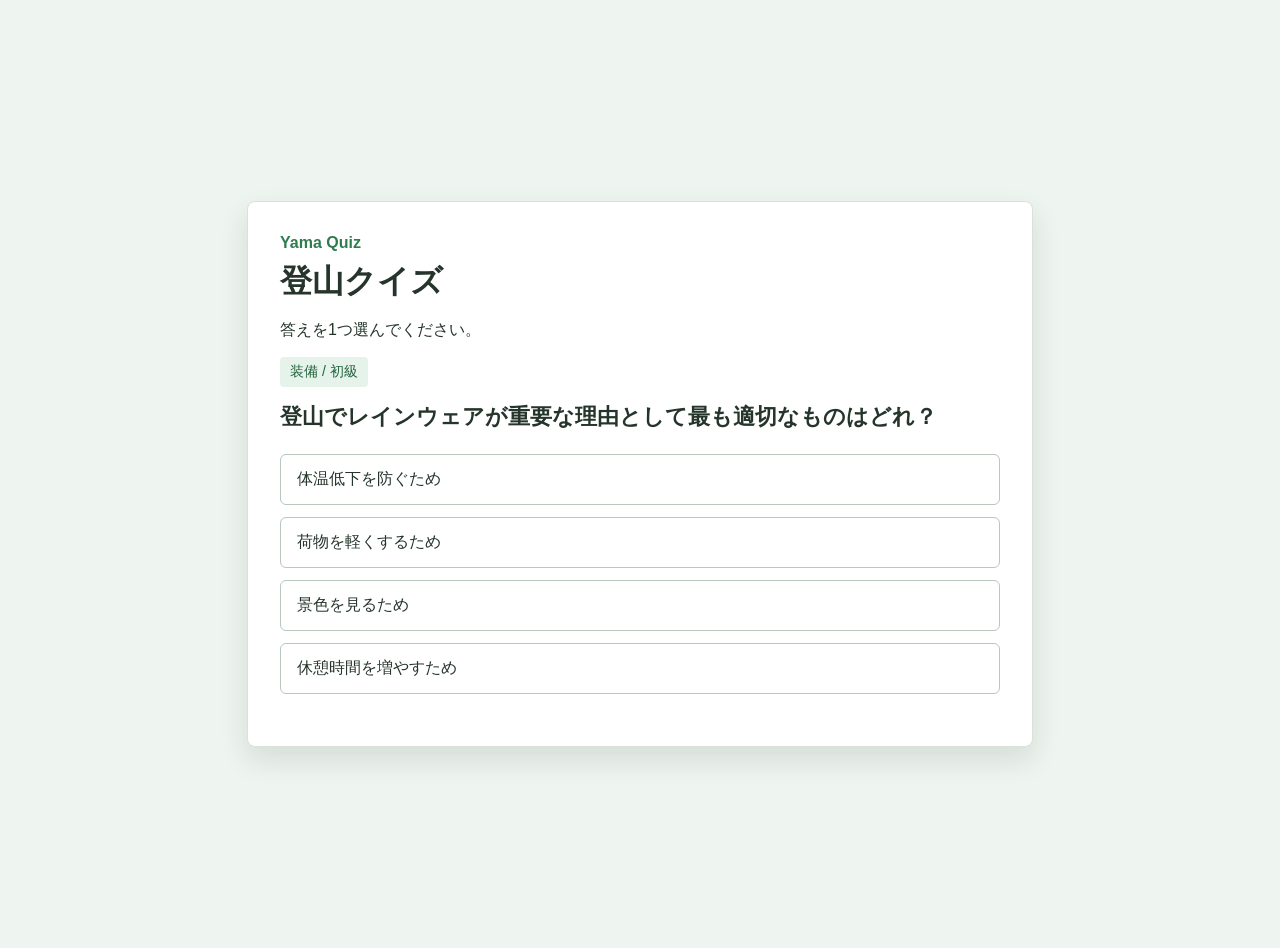
==== kadai/index.html @ d8eda77e "Add quiz navigation and result areas" ====
<!DOCTYPE html>
<html lang="ja">
    <head>
        <meta charset="UTF-8">
        <!-- スマホなどで、画面幅に合わせて表示するための設定 -->
        <meta name="viewport" content="width=device-width, initial-scale=1.0">
        <title>登山クイズ</title>
        <link rel="stylesheet" href="./css/style.css">
    </head>

    <body>
        <!-- クイズのメインページ -->
        <!-- もしサイドバーなどを付ける場合は追加でできるように -->
        <main class="app">

            <!-- クイズのエリア -->
            <section class="quiz-area">
                <p class="label">Yama Quiz</p>
                <h1>登山クイズ</h1>

                <!-- 最初の表示文字は「問題データを読み込んでいます」 -->
                <!-- 以降はjsonを読み込んだらメッセージを変更 -->
                <p id="statusMessage">問題データを読み込んでいます。</p>

                <!-- クイズの全体 -->
                <!-- JSON読み込み前に問題欄を表示すると変なので、-->
                <!-- hiddenで最初は非表示にしてる -->
                <div id="quizBox" class="quiz-box hidden">
                    <!-- 現在の問題番号と全問題数を表示 -->
                    <p id="progressText" class="progress-text"></p>
                    <!-- 問題のジャンルとレベルの表示 -->
                    <p id="categoryText" class="category"></p>
                    <!-- 問題文の表示 -->
                    <h2 id="questionText"></h2>
                    <!-- 選択肢の表示 -->
                    <div id="choices" class="choices"></div>
                    <!-- 結果の表示 -->
                    <p id="resultText" class="result"></p>
                    <!-- 解説を表示 -->
                    <p id="explanationText" class="explanation"></p>
                    <!-- 回答後に次の問題へ進むボタンを表示 -->
                    <button id="nextButton" class="next-button hidden" type="button">次の問題へ</button>
                </div>

                <!-- 全問題終了後に表示する結果画面 -->
                <div id="resultBox" class="result-box hidden">
                    <h2>クイズ結果</h2>
                    <p id="finalScoreText" class="final-score"></p>
                    <button id="retryButton" class="next-button" type="button">もう一度挑戦する</button>
                </div>
            </section>
        </main>

        <script src="./mountain_quiz.js"></script>
    </body>
</html>
---- kadai/css/style.css ----
body {
    margin: 0;
    font-family: "Yu Gothic", "Meiryo", sans-serif;
    background: #eef4ef;
    color: #26352b;
}

.app {
    min-height: 100vh;
    display: flex;
    align-items: center;
    justify-content: center;
    padding: 24px;
}

.quiz-area {
    width: min(720px, 100%);
    background: #ffffff;
    border: 1px solid #d8e2d9;
    border-radius: 8px;
    padding: 32px;
    box-shadow: 0 12px 28px rgba(35, 57, 42, 0.12);
}

.label {
    margin: 0 0 8px;
    color: #2f7d4f;
    font-weight: bold;
}

h1 {
    margin: 0 0 16px;
    font-size: 32px;
}

h2 {
    margin: 12px 0 20px;
    font-size: 22px;
    line-height: 1.6;
}

.hidden {
    display: none;
}

.category {
    display: inline-block;
    margin: 0;
    padding: 6px 10px;
    background: #e5f3ea;
    color: #22623c;
    border-radius: 4px;
    font-size: 14px;
}

.choices {
    display: grid;
    gap: 12px;
}

.choice-button {
    width: 100%;
    padding: 14px 16px;
    border: 1px solid #b7c8bc;
    border-radius: 6px;
    background: #ffffff;
    color: #26352b;
    font-size: 16px;
    text-align: left;
    cursor: pointer;
}

.choice-button:hover {
    background: #f3faf5;
}

.choice-button:disabled {
    cursor: default;
}

.correct {
    background: #dff4e7;
    border-color: #2f9b5f;
}

.incorrect {
    background: #fde7e3;
    border-color: #db6b58;
}

.result {
    margin: 20px 0 8px;
    font-weight: bold;
}

.explanation {
    margin: 0;
    line-height: 1.7;
}
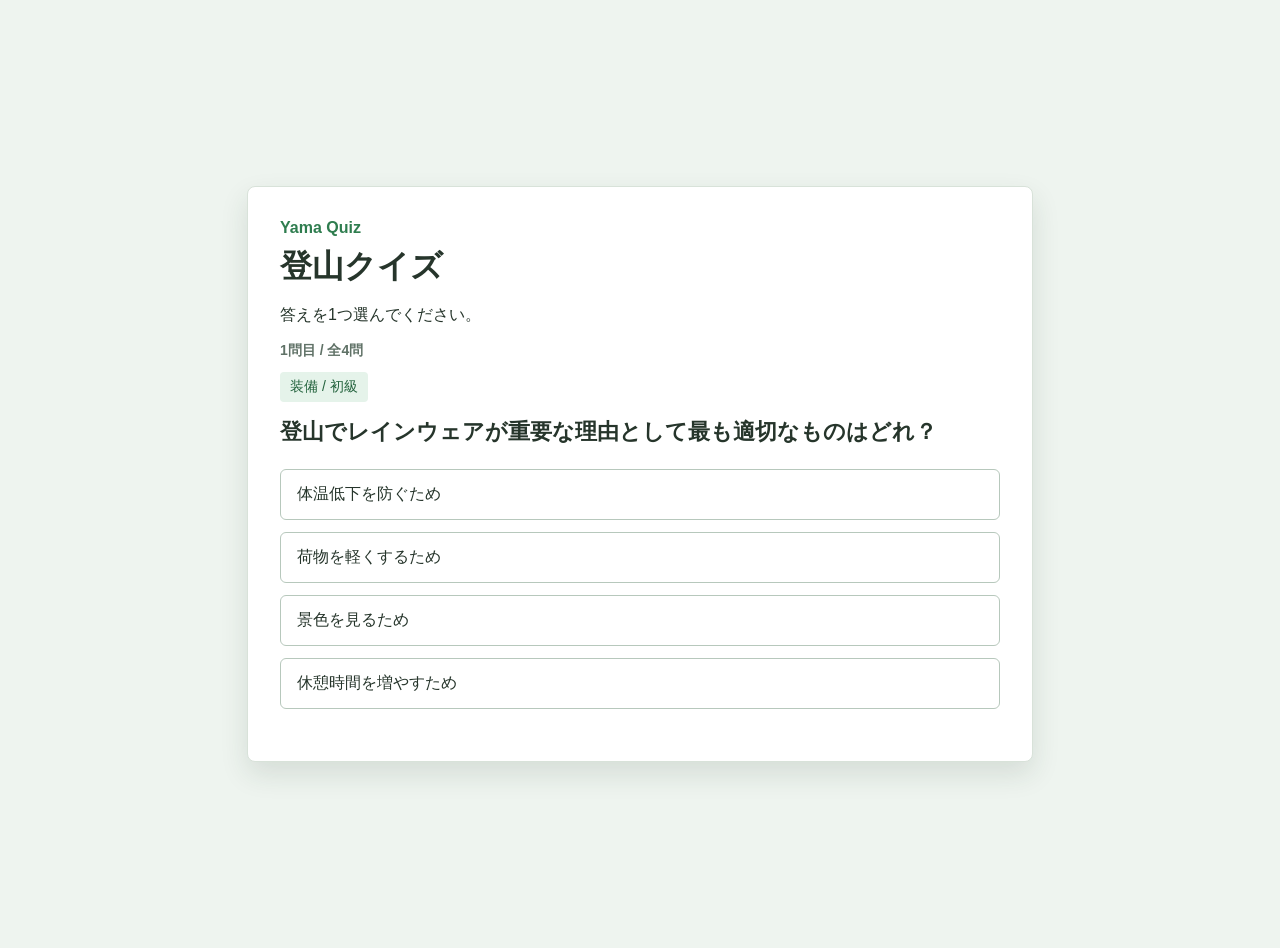
==== commit cda333b8: "Add quiz selection menu" ====
--- a/kadai/index.html
+++ b/kadai/index.html
@@ -9,44 +9,73 @@
     </head>
 
     <body>
-        <!-- クイズのメインページ -->
-        <!-- もしサイドバーなどを付ける場合は追加でできるように -->
         <main class="app">
-
-            <!-- クイズのエリア -->
             <section class="quiz-area">
                 <p class="label">Yama Quiz</p>
                 <h1>登山クイズ</h1>
-
-                <!-- 最初の表示文字は「問題データを読み込んでいます」 -->
-                <!-- 以降はjsonを読み込んだらメッセージを変更 -->
                 <p id="statusMessage">問題データを読み込んでいます。</p>
 
-                <!-- クイズの全体 -->
-                <!-- JSON読み込み前に問題欄を表示すると変なので、-->
-                <!-- hiddenで最初は非表示にしてる -->
+                <!-- カテゴリ・難易度・出題数を選択するメニュー画面 -->
+                <div id="menuBox" class="menu-box hidden">
+                    <div class="setting-group">
+                        <label for="categorySelect">カテゴリ</label>
+                        <select id="categorySelect">
+                            <option value="">カテゴリを選択</option>
+                            <option value="all">すべて</option>
+                            <option value="装備">装備</option>
+                            <option value="山の知識">山の知識</option>
+                            <option value="登山マナー">登山マナー</option>
+                            <option value="危険回避・行動判断">危険回避・行動判断</option>
+                            <option value="豆知識編">豆知識編</option>
+                        </select>
+                    </div>
+
+                    <div class="setting-group">
+                        <label for="difficultySelect">難易度</label>
+                        <select id="difficultySelect">
+                            <option value="">難易度を選択</option>
+                            <option value="all">すべて</option>
+                            <option value="初級">初級</option>
+                            <option value="中級">中級</option>
+                            <option value="上級">上級</option>
+                        </select>
+                    </div>
+
+                    <div class="setting-group">
+                        <label for="questionCountSelect">出題数</label>
+                        <select id="questionCountSelect">
+                            <option value="5">5問</option>
+                            <option value="10">10問</option>
+                            <option value="all">条件に合う全問</option>
+                        </select>
+                    </div>
+
+                    <p id="menuMessage" class="menu-message">カテゴリと難易度を選択してください。</p>
+                    <div class="menu-actions">
+                        <button id="startButton" class="primary-button" type="button" disabled>選択した条件で開始</button>
+                        <button id="randomButton" class="secondary-button" type="button">完全ランダムで開始</button>
+                    </div>
+                </div>
+
+                <!-- クイズ画面 -->
                 <div id="quizBox" class="quiz-box hidden">
-                    <!-- 現在の問題番号と全問題数を表示 -->
                     <p id="progressText" class="progress-text"></p>
-                    <!-- 問題のジャンルとレベルの表示 -->
                     <p id="categoryText" class="category"></p>
-                    <!-- 問題文の表示 -->
                     <h2 id="questionText"></h2>
-                    <!-- 選択肢の表示 -->
                     <div id="choices" class="choices"></div>
-                    <!-- 結果の表示 -->
                     <p id="resultText" class="result"></p>
-                    <!-- 解説を表示 -->
                     <p id="explanationText" class="explanation"></p>
-                    <!-- 回答後に次の問題へ進むボタンを表示 -->
-                    <button id="nextButton" class="next-button hidden" type="button">次の問題へ</button>
+                    <button id="nextButton" class="primary-button hidden" type="button">次の問題へ</button>
                 </div>
 
                 <!-- 全問題終了後に表示する結果画面 -->
                 <div id="resultBox" class="result-box hidden">
                     <h2>クイズ結果</h2>
                     <p id="finalScoreText" class="final-score"></p>
-                    <button id="retryButton" class="next-button" type="button">もう一度挑戦する</button>
+                    <div class="menu-actions">
+                        <button id="retryButton" class="primary-button" type="button">同じ条件でもう一度</button>
+                        <button id="menuButton" class="secondary-button" type="button">メニューに戻る</button>
+                    </div>
                 </div>
             </section>
         </main>
--- a/kadai/css/style.css
+++ b/kadai/css/style.css
@@ -41,6 +41,13 @@
 
 .hidden {
     display: none;
+}
+
+.progress-text {
+    margin: 0 0 12px;
+    color: #607267;
+    font-size: 14px;
+    font-weight: bold;
 }
 
 .category {
@@ -97,3 +104,30 @@
     margin: 0;
     line-height: 1.7;
 }
+
+.next-button {
+    margin-top: 24px;
+    padding: 12px 20px;
+    border: 0;
+    border-radius: 6px;
+    background: #2f7d4f;
+    color: #ffffff;
+    font-size: 16px;
+    font-weight: bold;
+    cursor: pointer;
+}
+
+.next-button:hover {
+    background: #25663f;
+}
+
+.result-box {
+    padding-top: 8px;
+    text-align: center;
+}
+
+.final-score {
+    margin: 12px 0;
+    font-size: 24px;
+    font-weight: bold;
+}
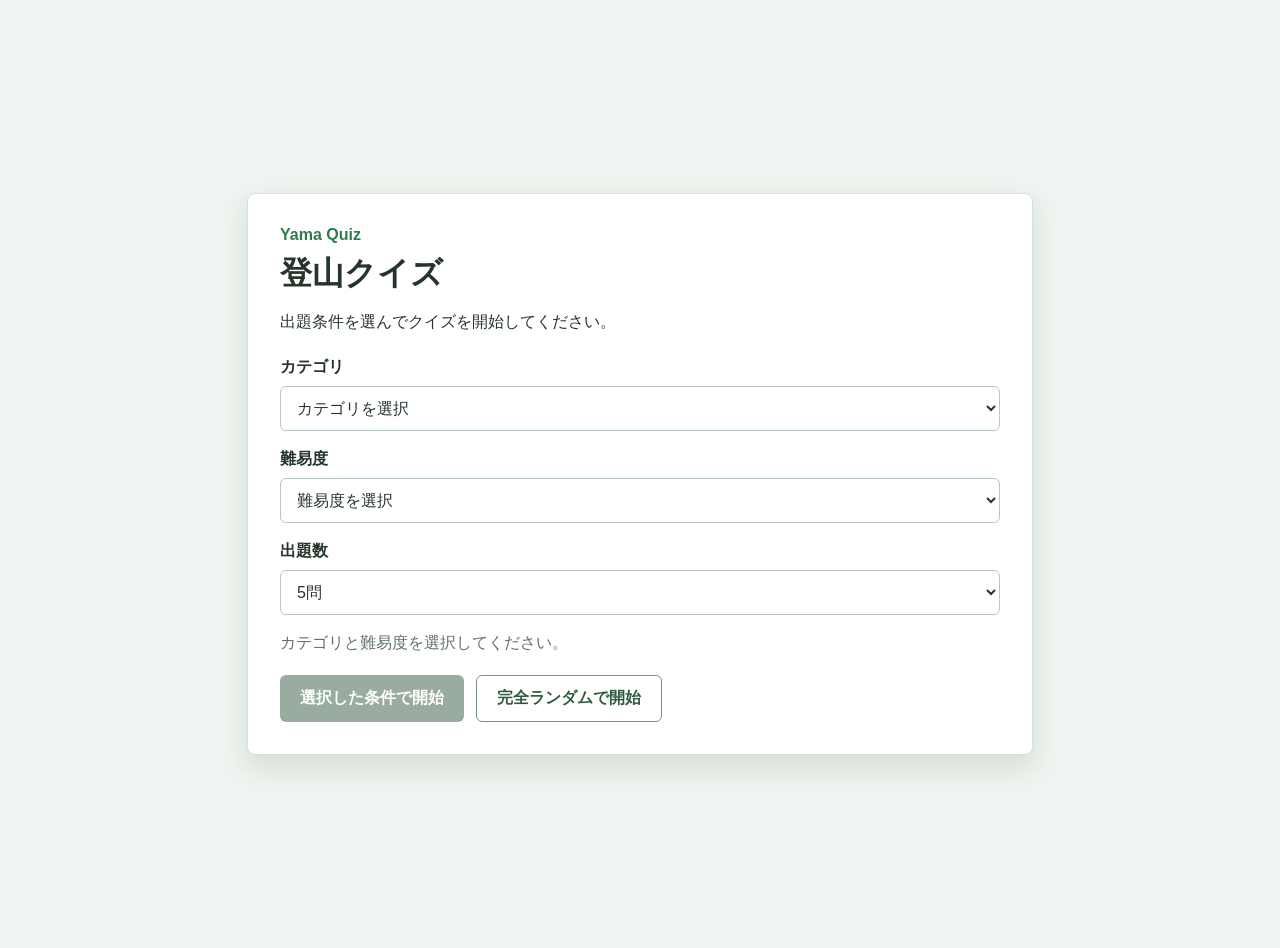
==== commit 96efdd5d: "Add quiz interruption confirmation" ====
--- a/kadai/index.html
+++ b/kadai/index.html
@@ -59,13 +59,26 @@
 
                 <!-- クイズ画面 -->
                 <div id="quizBox" class="quiz-box hidden">
-                    <p id="progressText" class="progress-text"></p>
+                    <div class="quiz-toolbar">
+                        <p id="progressText" class="progress-text"></p>
+                        <button id="interruptButton" class="interrupt-button" type="button">中断してメニューへ</button>
+                    </div>
                     <p id="categoryText" class="category"></p>
                     <h2 id="questionText"></h2>
                     <div id="choices" class="choices"></div>
                     <p id="resultText" class="result"></p>
                     <p id="explanationText" class="explanation"></p>
                     <button id="nextButton" class="primary-button hidden" type="button">次の問題へ</button>
+                </div>
+
+                <!-- クイズ中断時の確認画面 -->
+                <div id="interruptBox" class="interrupt-box hidden">
+                    <h2>クイズを中断しますか？</h2>
+                    <p>現在の正解数と進行状況は保存されません。</p>
+                    <div class="menu-actions">
+                        <button id="continueButton" class="primary-button" type="button">クイズを続ける</button>
+                        <button id="confirmInterruptButton" class="danger-button" type="button">中断する</button>
+                    </div>
                 </div>
 
                 <!-- 全問題終了後に表示する結果画面 -->
--- a/kadai/css/style.css
+++ b/kadai/css/style.css
@@ -40,7 +40,78 @@
 }
 
 .hidden {
-    display: none;
+    display: none !important;
+}
+
+.menu-box {
+    display: grid;
+    gap: 18px;
+    margin-top: 24px;
+}
+
+.setting-group {
+    display: grid;
+    gap: 8px;
+}
+
+.setting-group label {
+    font-weight: bold;
+}
+
+.setting-group select {
+    width: 100%;
+    padding: 12px;
+    border: 1px solid #b7c8bc;
+    border-radius: 6px;
+    background: #ffffff;
+    color: #26352b;
+    font-size: 16px;
+}
+
+.menu-message {
+    min-height: 24px;
+    margin: 0;
+    color: #607267;
+}
+
+.menu-actions {
+    display: flex;
+    flex-wrap: wrap;
+    gap: 12px;
+}
+
+.primary-button,
+.secondary-button {
+    padding: 12px 20px;
+    border-radius: 6px;
+    font-size: 16px;
+    font-weight: bold;
+    cursor: pointer;
+}
+
+.primary-button {
+    border: 0;
+    background: #2f7d4f;
+    color: #ffffff;
+}
+
+.primary-button:hover {
+    background: #25663f;
+}
+
+.primary-button:disabled {
+    background: #9aaba0;
+    cursor: default;
+}
+
+.secondary-button {
+    border: 1px solid #7a9181;
+    background: #ffffff;
+    color: #315b40;
+}
+
+.secondary-button:hover {
+    background: #f3faf5;
 }
 
 .progress-text {
@@ -101,24 +172,8 @@
 }
 
 .explanation {
-    margin: 0;
+    margin: 0 0 24px;
     line-height: 1.7;
-}
-
-.next-button {
-    margin-top: 24px;
-    padding: 12px 20px;
-    border: 0;
-    border-radius: 6px;
-    background: #2f7d4f;
-    color: #ffffff;
-    font-size: 16px;
-    font-weight: bold;
-    cursor: pointer;
-}
-
-.next-button:hover {
-    background: #25663f;
 }
 
 .result-box {
@@ -126,8 +181,28 @@
     text-align: center;
 }
 
+.result-box .menu-actions {
+    justify-content: center;
+}
+
 .final-score {
-    margin: 12px 0;
+    margin: 12px 0 24px;
     font-size: 24px;
     font-weight: bold;
 }
+
+@media (max-width: 600px) {
+    .app {
+        padding: 12px;
+    }
+
+    .quiz-area {
+        padding: 22px;
+    }
+
+    .menu-actions,
+    .primary-button,
+    .secondary-button {
+        width: 100%;
+    }
+}
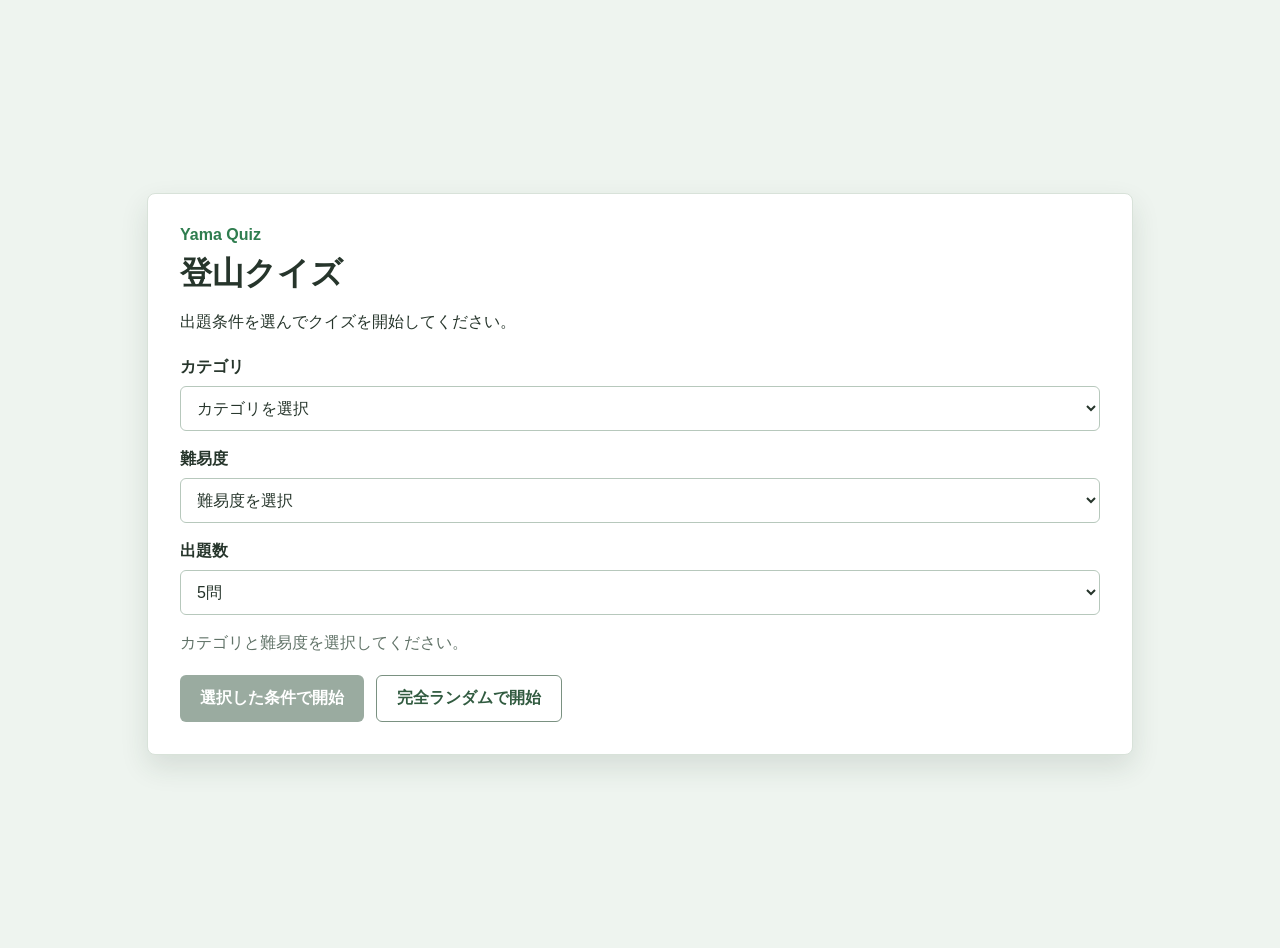
==== commit 301ae258: "重み付きおすすめ判定を読み込む" ====
--- a/kadai/index.html
+++ b/kadai/index.html
@@ -85,6 +85,14 @@
                 <div id="resultBox" class="result-box hidden">
                     <h2>クイズ結果</h2>
                     <p id="finalScoreText" class="final-score"></p>
+                    <p id="recommendationText" class="recommendation-text"></p>
+
+                    <!-- おすすめの山を左へ流し続ける表示エリア -->
+                    <div class="mountain-slider" aria-label="おすすめの山">
+                        <div id="mountainTrack" class="mountain-track"></div>
+                    </div>
+                    <p class="mountain-notice">表示はクイズ結果をもとにした参考です。実際の登山では、季節・ルート・体力・経験を確認してください。</p>
+
                     <div class="menu-actions">
                         <button id="retryButton" class="primary-button" type="button">同じ条件でもう一度</button>
                         <button id="menuButton" class="secondary-button" type="button">メニューに戻る</button>
@@ -94,5 +102,6 @@
         </main>
 
         <script src="./mountain_quiz.js"></script>
+        <script src="./recommendation_weighted.js"></script>
     </body>
 </html>
--- a/kadai/css/style.css
+++ b/kadai/css/style.css
@@ -14,12 +14,13 @@
 }
 
 .quiz-area {
-    width: min(720px, 100%);
+    width: min(920px, 100%);
     background: #ffffff;
     border: 1px solid #d8e2d9;
     border-radius: 8px;
     padding: 32px;
     box-shadow: 0 12px 28px rgba(35, 57, 42, 0.12);
+    overflow: hidden;
 }
 
 .label {
@@ -81,7 +82,8 @@
 }
 
 .primary-button,
-.secondary-button {
+.secondary-button,
+.danger-button {
     padding: 12px 20px;
     border-radius: 6px;
     font-size: 16px;
@@ -114,11 +116,41 @@
     background: #f3faf5;
 }
 
+.danger-button {
+    border: 1px solid #b85b4e;
+    background: #ffffff;
+    color: #a23f32;
+}
+
+.danger-button:hover,
+.interrupt-button:hover {
+    background: #fff2ef;
+}
+
+.quiz-toolbar {
+    display: flex;
+    align-items: center;
+    justify-content: space-between;
+    gap: 16px;
+    margin-bottom: 12px;
+}
+
 .progress-text {
-    margin: 0 0 12px;
+    margin: 0;
     color: #607267;
     font-size: 14px;
     font-weight: bold;
+}
+
+.interrupt-button {
+    flex-shrink: 0;
+    padding: 7px 10px;
+    border: 1px solid #b85b4e;
+    border-radius: 5px;
+    background: #ffffff;
+    color: #a23f32;
+    font-size: 13px;
+    cursor: pointer;
 }
 
 .category {
@@ -176,19 +208,97 @@
     line-height: 1.7;
 }
 
+.interrupt-box,
 .result-box {
     padding-top: 8px;
     text-align: center;
 }
 
+.interrupt-box .menu-actions,
 .result-box .menu-actions {
     justify-content: center;
 }
 
 .final-score {
-    margin: 12px 0 24px;
+    margin: 12px 0;
     font-size: 24px;
     font-weight: bold;
+}
+
+.recommendation-text {
+    margin: 0 0 18px;
+    color: #42634d;
+    font-weight: bold;
+}
+
+.mountain-slider {
+    width: 100%;
+    overflow: hidden;
+    padding: 8px 0 14px;
+}
+
+.mountain-track {
+    display: flex;
+    gap: 14px;
+    width: max-content;
+    animation: mountain-scroll 28s linear infinite;
+}
+
+.mountain-slider:hover .mountain-track {
+    animation-play-state: paused;
+}
+
+.mountain-card {
+    width: 240px;
+    min-height: 160px;
+    flex-shrink: 0;
+    padding: 18px;
+    border: 1px solid #cbd9cf;
+    border-top: 5px solid #4d8060;
+    border-radius: 7px;
+    background: #f8fbf9;
+    text-align: left;
+}
+
+.mountain-card h3 {
+    margin: 0 0 7px;
+    font-size: 20px;
+}
+
+.mountain-meta {
+    margin: 0 0 10px;
+    color: #54705d;
+    font-size: 13px;
+    font-weight: bold;
+}
+
+.mountain-description {
+    margin: 0;
+    font-size: 14px;
+    line-height: 1.6;
+}
+
+.mountain-notice {
+    margin: 0 0 22px;
+    color: #6b776f;
+    font-size: 12px;
+    line-height: 1.6;
+}
+
+@keyframes mountain-scroll {
+    from {
+        transform: translateX(0);
+    }
+
+    to {
+        transform: translateX(calc(-50% - 7px));
+    }
+}
+
+@media (prefers-reduced-motion: reduce) {
+    .mountain-track {
+        animation: none;
+    }
 }
 
 @media (max-width: 600px) {
@@ -200,9 +310,19 @@
         padding: 22px;
     }
 
+    .quiz-toolbar {
+        align-items: flex-start;
+        flex-direction: column;
+    }
+
+    .mountain-card {
+        width: 210px;
+    }
+
     .menu-actions,
     .primary-button,
-    .secondary-button {
+    .secondary-button,
+    .danger-button {
         width: 100%;
     }
 }
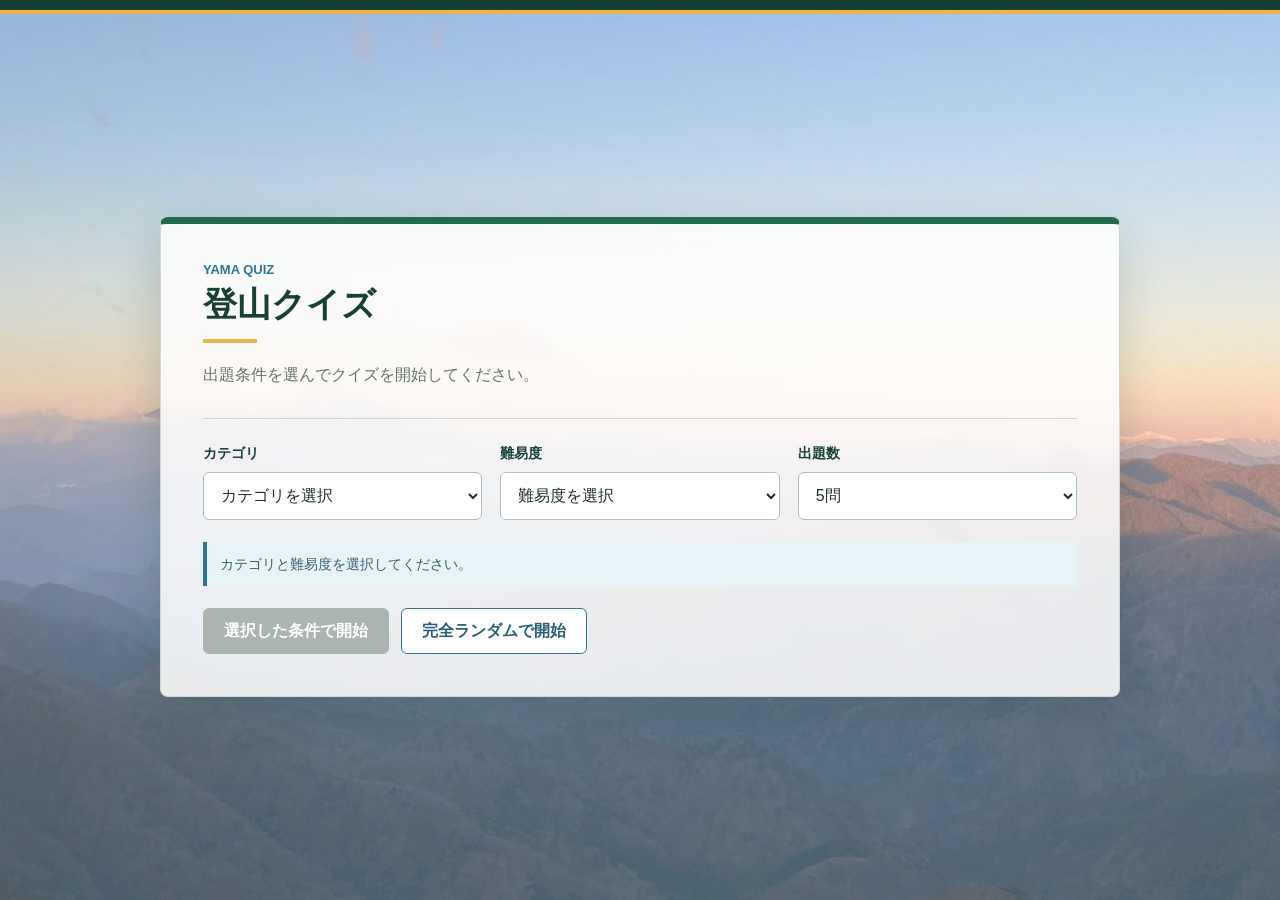
==== commit 58ecc935: "背景と中央パネルの透明度を調整" ====
--- a/kadai/index.html
+++ b/kadai/index.html
@@ -1,11 +1,12 @@
-<!DOCTYPE html>
+﻿<!DOCTYPE html>
 <html lang="ja">
     <head>
         <meta charset="UTF-8">
         <!-- スマホなどで、画面幅に合わせて表示するための設定 -->
         <meta name="viewport" content="width=device-width, initial-scale=1.0">
         <title>登山クイズ</title>
-        <link rel="stylesheet" href="./css/style.css">
+        <link rel="stylesheet" href="./css/style.css">
+        <link rel="stylesheet" href="./css/background-adjustments.css">
     </head>
 
     <body>
@@ -102,6 +103,5 @@
         </main>
 
         <script src="./mountain_quiz.js"></script>
-        <script src="./recommendation_weighted.js"></script>
     </body>
 </html>
--- a/kadai/css/style.css
+++ b/kadai/css/style.css
@@ -1,43 +1,116 @@
+:root {
+    --forest-dark: #173f35;
+    --forest: #236b4e;
+    --forest-light: #e7f2eb;
+    --sky: #2f7590;
+    --sky-light: #e8f3f7;
+    --sun: #e8b44c;
+    --ink: #1f302a;
+    --muted: #60736b;
+    --line: #ccd9d2;
+    --paper: #ffffff;
+    --ground: #edf2ee;
+    --danger: #ad493d;
+    --danger-light: #fbecea;
+}
+
+* {
+    box-sizing: border-box;
+}
+
 body {
     margin: 0;
     font-family: "Yu Gothic", "Meiryo", sans-serif;
-    background: #eef4ef;
-    color: #26352b;
+    background-color: var(--ground);
+    background-image:
+        linear-gradient(rgba(237, 242, 238, 0.45), rgba(237, 242, 238, 0.62)),
+        url("../images/mountain-bg.jpg");
+    background-position: center;
+    background-size: cover;
+    background-attachment: fixed;
+    color: var(--ink);
+}
+
+body::before {
+    content: "";
+    display: block;
+    height: 10px;
+    background: var(--forest-dark);
+    border-bottom: 4px solid var(--sun);
+}
+
+button,
+select {
+    font: inherit;
+}
+
+button,
+select,
+.mountain-card {
+    transition: border-color 0.2s, background-color 0.2s, color 0.2s, box-shadow 0.2s, transform 0.2s;
+}
+
+button:focus-visible,
+select:focus-visible {
+    outline: 3px solid rgba(47, 117, 144, 0.3);
+    outline-offset: 2px;
 }
 
 .app {
-    min-height: 100vh;
+    min-height: calc(100vh - 14px);
     display: flex;
     align-items: center;
     justify-content: center;
-    padding: 24px;
+    padding: 40px 24px;
 }
 
 .quiz-area {
-    width: min(920px, 100%);
-    background: #ffffff;
-    border: 1px solid #d8e2d9;
+    width: min(960px, 100%);
+    overflow: hidden;
+    padding: 38px 42px 42px;
+    border: 1px solid var(--line);
+    border-top: 7px solid var(--forest);
     border-radius: 8px;
-    padding: 32px;
-    box-shadow: 0 12px 28px rgba(35, 57, 42, 0.12);
-    overflow: hidden;
+    background: var(--paper);
+    box-shadow: 0 18px 45px rgba(23, 63, 53, 0.12);
 }
 
 .label {
-    margin: 0 0 8px;
-    color: #2f7d4f;
-    font-weight: bold;
+    margin: 0 0 5px;
+    color: var(--sky);
+    font-size: 13px;
+    font-weight: bold;
+    letter-spacing: 0;
+    text-transform: uppercase;
 }
 
 h1 {
-    margin: 0 0 16px;
-    font-size: 32px;
+    margin: 0;
+    color: var(--forest-dark);
+    font-size: 34px;
+    line-height: 1.3;
+}
+
+h1::after {
+    content: "";
+    display: block;
+    width: 54px;
+    height: 4px;
+    margin-top: 13px;
+    background: var(--sun);
 }
 
 h2 {
-    margin: 12px 0 20px;
-    font-size: 22px;
-    line-height: 1.6;
+    margin: 16px 0 24px;
+    color: var(--forest-dark);
+    font-size: 23px;
+    line-height: 1.7;
+}
+
+#statusMessage {
+    margin: 18px 0 0;
+    color: var(--muted);
+    line-height: 1.7;
 }
 
 .hidden {
@@ -46,33 +119,54 @@
 
 .menu-box {
     display: grid;
-    gap: 18px;
-    margin-top: 24px;
+    grid-template-columns: repeat(3, minmax(0, 1fr));
+    gap: 22px 18px;
+    margin-top: 30px;
+    padding-top: 26px;
+    border-top: 1px solid var(--line);
 }
 
 .setting-group {
     display: grid;
-    gap: 8px;
+    gap: 9px;
 }
 
 .setting-group label {
+    color: var(--forest-dark);
+    font-size: 14px;
     font-weight: bold;
 }
 
 .setting-group select {
     width: 100%;
-    padding: 12px;
-    border: 1px solid #b7c8bc;
+    min-height: 48px;
+    padding: 10px 38px 10px 13px;
+    border: 1px solid #aebfb6;
     border-radius: 6px;
-    background: #ffffff;
-    color: #26352b;
-    font-size: 16px;
+    background: var(--paper);
+    color: var(--ink);
+    cursor: pointer;
+}
+
+.setting-group select:hover {
+    border-color: var(--sky);
+    background: var(--sky-light);
+}
+
+.menu-message,
+.menu-actions {
+    grid-column: 1 / -1;
 }
 
 .menu-message {
     min-height: 24px;
     margin: 0;
-    color: #607267;
+    padding: 11px 13px;
+    border-left: 4px solid var(--sky);
+    background: var(--sky-light);
+    color: #385e6c;
+    font-size: 14px;
+    line-height: 1.6;
 }
 
 .menu-actions {
@@ -84,47 +178,61 @@
 .primary-button,
 .secondary-button,
 .danger-button {
-    padding: 12px 20px;
+    min-height: 46px;
+    padding: 11px 20px;
     border-radius: 6px;
-    font-size: 16px;
     font-weight: bold;
     cursor: pointer;
 }
 
 .primary-button {
-    border: 0;
-    background: #2f7d4f;
+    border: 1px solid var(--forest);
+    background: var(--forest);
     color: #ffffff;
 }
 
 .primary-button:hover {
-    background: #25663f;
+    border-color: var(--forest-dark);
+    background: var(--forest-dark);
+    box-shadow: 0 5px 14px rgba(23, 63, 53, 0.18);
+    transform: translateY(-1px);
 }
 
 .primary-button:disabled {
-    background: #9aaba0;
+    border-color: #a9b5ae;
+    background: #a9b5ae;
+    box-shadow: none;
     cursor: default;
+    transform: none;
 }
 
 .secondary-button {
-    border: 1px solid #7a9181;
-    background: #ffffff;
-    color: #315b40;
+    border: 1px solid var(--sky);
+    background: var(--paper);
+    color: #285f74;
 }
 
 .secondary-button:hover {
-    background: #f3faf5;
+    background: var(--sky-light);
+    box-shadow: 0 5px 14px rgba(47, 117, 144, 0.14);
+    transform: translateY(-1px);
 }
 
 .danger-button {
-    border: 1px solid #b85b4e;
-    background: #ffffff;
-    color: #a23f32;
+    border: 1px solid var(--danger);
+    background: var(--paper);
+    color: var(--danger);
 }
 
 .danger-button:hover,
 .interrupt-button:hover {
-    background: #fff2ef;
+    background: var(--danger-light);
+}
+
+.quiz-box {
+    margin-top: 30px;
+    padding-top: 24px;
+    border-top: 1px solid var(--line);
 }
 
 .quiz-toolbar {
@@ -132,12 +240,14 @@
     align-items: center;
     justify-content: space-between;
     gap: 16px;
-    margin-bottom: 12px;
+    margin-bottom: 22px;
+    padding-bottom: 14px;
+    border-bottom: 1px solid var(--line);
 }
 
 .progress-text {
     margin: 0;
-    color: #607267;
+    color: var(--sky);
     font-size: 14px;
     font-weight: bold;
 }
@@ -145,10 +255,10 @@
 .interrupt-button {
     flex-shrink: 0;
     padding: 7px 10px;
-    border: 1px solid #b85b4e;
+    border: 1px solid #c98178;
     border-radius: 5px;
-    background: #ffffff;
-    color: #a23f32;
+    background: var(--paper);
+    color: var(--danger);
     font-size: 13px;
     cursor: pointer;
 }
@@ -157,60 +267,82 @@
     display: inline-block;
     margin: 0;
     padding: 6px 10px;
-    background: #e5f3ea;
-    color: #22623c;
-    border-radius: 4px;
+    border-left: 4px solid var(--sun);
+    background: var(--forest-light);
+    color: var(--forest-dark);
     font-size: 14px;
+    font-weight: bold;
 }
 
 .choices {
     display: grid;
+    grid-template-columns: repeat(2, minmax(0, 1fr));
     gap: 12px;
 }
 
 .choice-button {
     width: 100%;
+    min-height: 58px;
     padding: 14px 16px;
-    border: 1px solid #b7c8bc;
+    border: 1px solid var(--line);
+    border-left: 5px solid #9eb5a8;
     border-radius: 6px;
-    background: #ffffff;
-    color: #26352b;
+    background: var(--paper);
+    color: var(--ink);
     font-size: 16px;
+    line-height: 1.6;
     text-align: left;
     cursor: pointer;
 }
 
-.choice-button:hover {
-    background: #f3faf5;
+.choice-button:hover:not(:disabled) {
+    border-color: var(--sky);
+    border-left-color: var(--sky);
+    background: var(--sky-light);
+    box-shadow: 0 5px 16px rgba(47, 117, 144, 0.12);
+    transform: translateY(-1px);
 }
 
 .choice-button:disabled {
     cursor: default;
 }
 
-.correct {
-    background: #dff4e7;
-    border-color: #2f9b5f;
-}
-
-.incorrect {
-    background: #fde7e3;
-    border-color: #db6b58;
+.choice-button.correct {
+    border-color: #61a37b;
+    border-left-color: var(--forest);
+    background: var(--forest-light);
+    color: var(--forest-dark);
+    font-weight: bold;
+}
+
+.choice-button.incorrect {
+    border-color: #d69389;
+    border-left-color: var(--danger);
+    background: var(--danger-light);
+    color: #793229;
 }
 
 .result {
-    margin: 20px 0 8px;
+    margin: 22px 0 8px;
+    color: var(--forest-dark);
+    font-size: 18px;
     font-weight: bold;
 }
 
 .explanation {
     margin: 0 0 24px;
-    line-height: 1.7;
+    padding: 14px 16px;
+    border-left: 4px solid var(--sun);
+    background: #fff9ea;
+    color: #56482d;
+    line-height: 1.8;
 }
 
 .interrupt-box,
 .result-box {
-    padding-top: 8px;
+    margin-top: 30px;
+    padding-top: 18px;
+    border-top: 1px solid var(--line);
     text-align: center;
 }
 
@@ -220,21 +352,23 @@
 }
 
 .final-score {
-    margin: 12px 0;
-    font-size: 24px;
+    margin: 10px 0;
+    color: var(--forest-dark);
+    font-size: 30px;
     font-weight: bold;
 }
 
 .recommendation-text {
-    margin: 0 0 18px;
-    color: #42634d;
-    font-weight: bold;
+    margin: 0 0 20px;
+    color: var(--sky);
+    font-weight: bold;
+    line-height: 1.7;
 }
 
 .mountain-slider {
     width: 100%;
     overflow: hidden;
-    padding: 8px 0 14px;
+    padding: 12px 0 18px;
 }
 
 .mountain-track {
@@ -249,40 +383,49 @@
 }
 
 .mountain-card {
-    width: 240px;
-    min-height: 160px;
+    width: 250px;
+    min-height: 178px;
     flex-shrink: 0;
     padding: 18px;
-    border: 1px solid #cbd9cf;
-    border-top: 5px solid #4d8060;
+    border: 1px solid var(--line);
+    border-top: 5px solid var(--forest);
     border-radius: 7px;
-    background: #f8fbf9;
+    background: var(--paper);
+    box-shadow: 0 7px 18px rgba(23, 63, 53, 0.09);
     text-align: left;
+}
+
+.mountain-card:hover {
+    border-top-color: var(--sun);
+    box-shadow: 0 10px 24px rgba(23, 63, 53, 0.15);
+    transform: translateY(-3px);
 }
 
 .mountain-card h3 {
     margin: 0 0 7px;
+    color: var(--forest-dark);
     font-size: 20px;
 }
 
 .mountain-meta {
-    margin: 0 0 10px;
-    color: #54705d;
+    margin: 0 0 11px;
+    color: var(--sky);
     font-size: 13px;
     font-weight: bold;
 }
 
 .mountain-description {
     margin: 0;
+    color: #43564d;
     font-size: 14px;
-    line-height: 1.6;
+    line-height: 1.7;
 }
 
 .mountain-notice {
-    margin: 0 0 22px;
-    color: #6b776f;
+    margin: 0 0 24px;
+    color: var(--muted);
     font-size: 12px;
-    line-height: 1.6;
+    line-height: 1.7;
 }
 
 @keyframes mountain-scroll {
@@ -296,18 +439,35 @@
 }
 
 @media (prefers-reduced-motion: reduce) {
+    button,
+    select,
+    .mountain-card {
+        transition: none;
+    }
+
     .mountain-track {
         animation: none;
     }
 }
 
-@media (max-width: 600px) {
+@media (max-width: 760px) {
+    body {
+        background-position: 24% center;
+        background-attachment: scroll;
+    }
+
     .app {
-        padding: 12px;
+        align-items: flex-start;
+        padding: 22px 14px;
     }
 
     .quiz-area {
-        padding: 22px;
+        padding: 28px 22px 30px;
+    }
+
+    .menu-box,
+    .choices {
+        grid-template-columns: 1fr;
     }
 
     .quiz-toolbar {
@@ -316,7 +476,17 @@
     }
 
     .mountain-card {
-        width: 210px;
+        width: 220px;
+    }
+}
+
+@media (max-width: 520px) {
+    h1 {
+        font-size: 28px;
+    }
+
+    h2 {
+        font-size: 20px;
     }
 
     .menu-actions,
@@ -325,4 +495,8 @@
     .danger-button {
         width: 100%;
     }
-}
+
+    .interrupt-button {
+        width: 100%;
+    }
+}
--- a/kadai/css/background-adjustments.css
+++ b/kadai/css/background-adjustments.css
@@ -0,0 +1,13 @@
+/* 背景写真と中央パネルの透明度を調整 */
+body {
+    background-image:
+        linear-gradient(rgba(237, 242, 238, 0.18), rgba(237, 242, 238, 0.32)),
+        url("../images/mountain-bg.jpg");
+}
+
+.quiz-area {
+    background: rgba(255, 255, 255, 0.86);
+    box-shadow: 0 18px 45px rgba(23, 63, 53, 0.2);
+    backdrop-filter: blur(7px);
+    -webkit-backdrop-filter: blur(7px);
+}
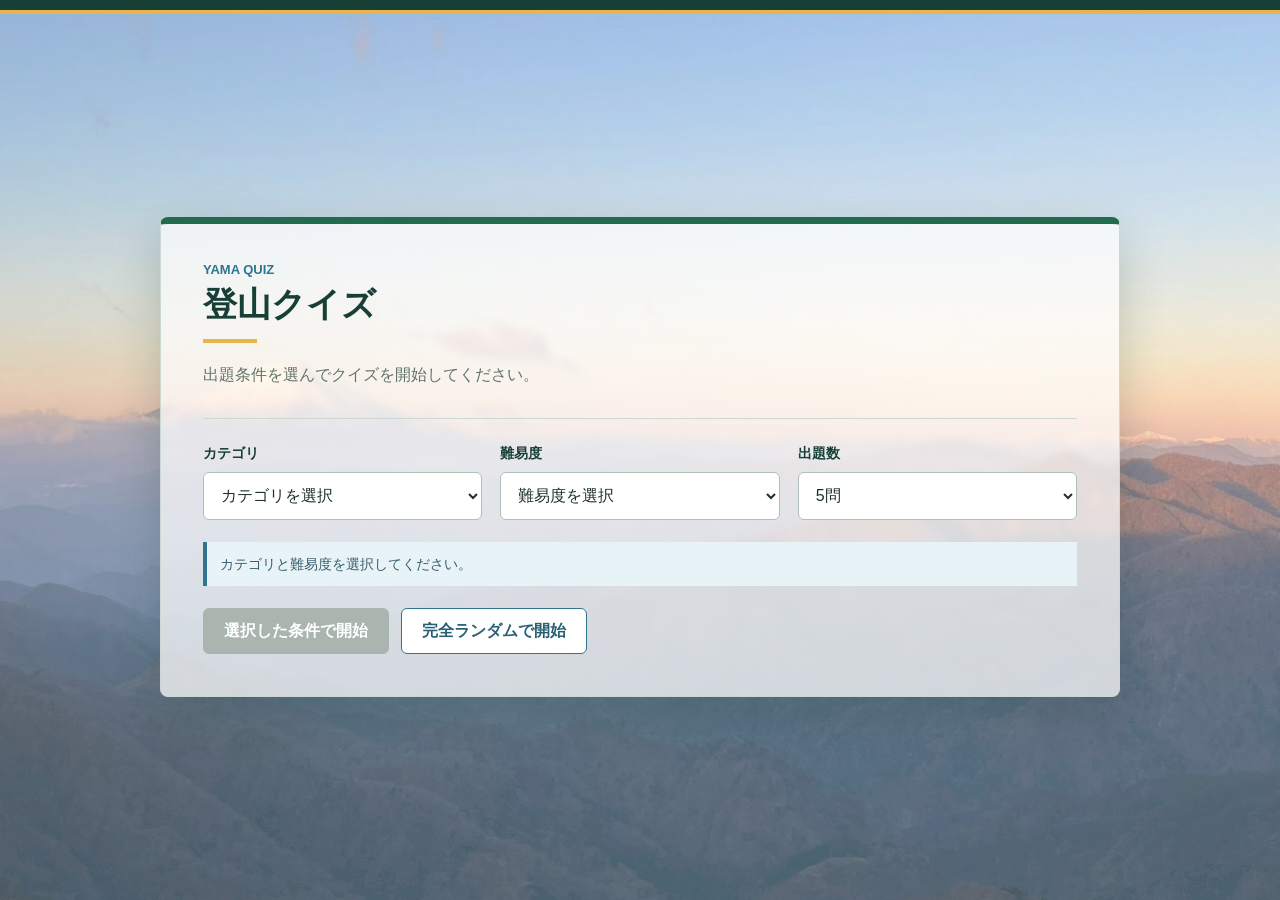
==== commit b31d72b3: "色々変更" ====
--- a/kadai/index.html
+++ b/kadai/index.html
@@ -5,7 +5,8 @@
         <!-- スマホなどで、画面幅に合わせて表示するための設定 -->
         <meta name="viewport" content="width=device-width, initial-scale=1.0">
         <title>登山クイズ</title>
-        <link rel="stylesheet" href="./css/style.css">
+        <!-- CSSの読み込み -->
+        <link rel="stylesheet" href="./css/style.css">
         <link rel="stylesheet" href="./css/background-adjustments.css">
     </head>
 
--- a/kadai/css/background-adjustments.css
+++ b/kadai/css/background-adjustments.css
@@ -6,8 +6,8 @@
 }
 
 .quiz-area {
-    background: rgba(255, 255, 255, 0.86);
-    box-shadow: 0 18px 45px rgba(23, 63, 53, 0.2);
-    backdrop-filter: blur(7px);
-    -webkit-backdrop-filter: blur(7px);
+    background: rgba(255, 255, 255, 0.72);
+    box-shadow: 0 18px 45px rgba(23, 63, 53, 0.22);
+    backdrop-filter: blur(3px);
+    -webkit-backdrop-filter: blur(3px);
 }
